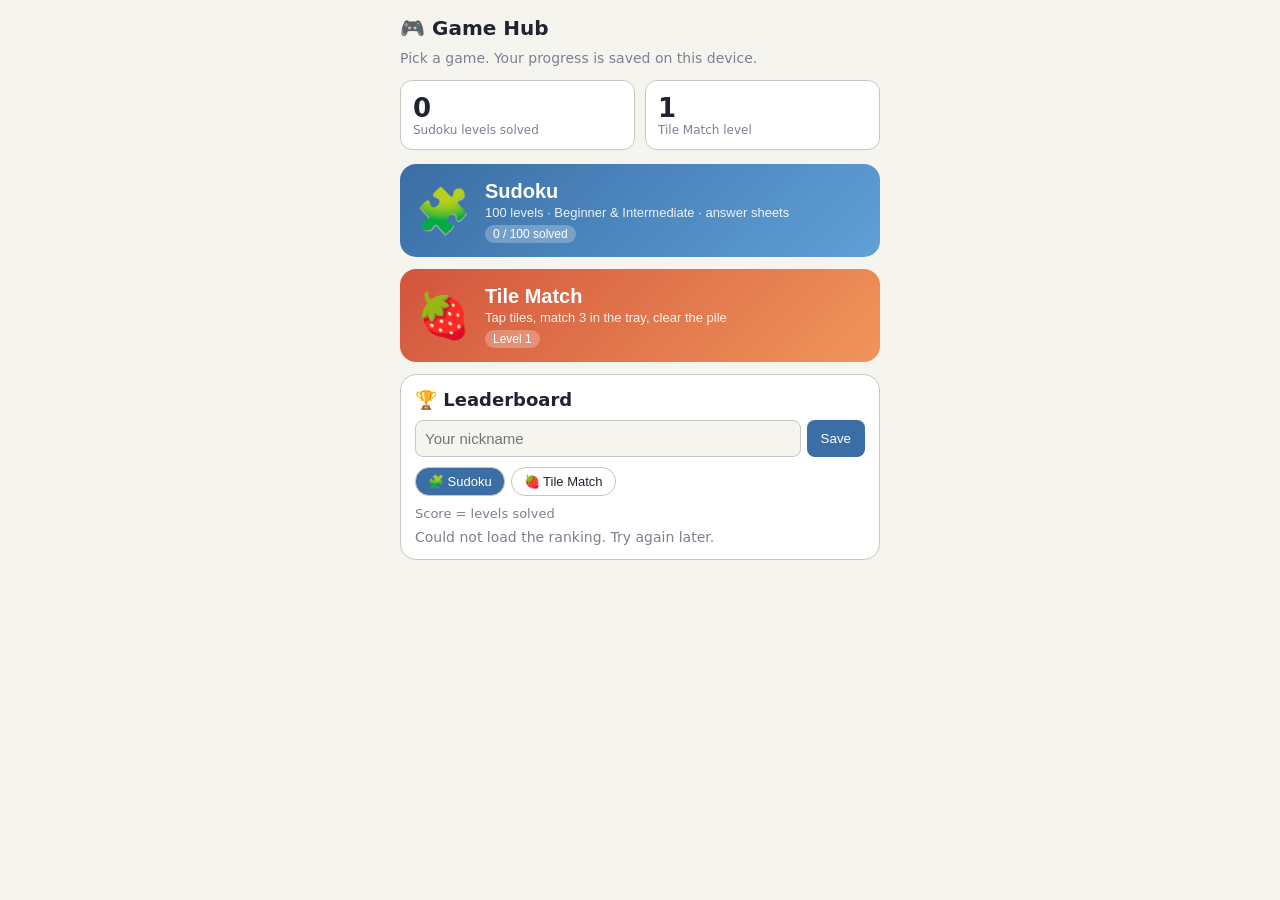
==== index.html @ 2ed02e76 "Update index.html" ====
<!doctype html>
<html lang="en">
  <head>
    <meta charset="utf-8" />
    <meta
      name="viewport"
      content="width=device-width, initial-scale=1, viewport-fit=cover"
    />
    <title>Game Hub</title>
    <link rel="stylesheet" href="style.css" />
  </head>
  <body>
    <main id="home" class="view">
      <h1>🎮 Game Hub</h1>
      <p class="h-sub">Pick a game. Your progress is saved on this device.</p>
      <div id="h_warn" class="h-warn hide">
        ⚠️ Your browser is blocking storage, so progress and scores cannot be
        saved. Open this page in Chrome or Safari (not inside another app) and
        turn off private mode.
      </div>
      <div class="h-stats">
        <div><b id="hs1">0</b><span>Sudoku levels solved</span></div>
        <div><b id="hs2">1</b><span>Tile Match level</span></div>
      </div>
      <button
        class="h-card"
        data-go="sudoku"
        style="--g1: #3a6ea5; --g2: #5fa0d6"
      >
        <span class="h-ic">🧩</span
        ><span
          ><strong>Sudoku</strong
          ><em>100 levels · Beginner &amp; Intermediate · answer sheets</em
          ><i id="hp1">0 / 100 solved</i></span
        >
      </button>
      <button
        class="h-card"
        data-go="tile"
        style="--g1: #d2553d; --g2: #f0955a"
      >
        <span class="h-ic">🍓</span
        ><span
          ><strong>Tile Match</strong
          ><em>Tap tiles, match 3 in the tray, clear the pile</em
          ><i id="hp2">Level 1</i></span
        >
      </button>
      <section id="lb_card" class="h-lb hide">
        <h2>🏆 Leaderboard</h2>
        <div class="h-nick">
          <input
            id="lb_name"
            maxlength="15"
            placeholder="Your nickname"
            autocomplete="off"
          /><button id="lb_save">Save</button>
        </div>
        <div class="flt">
          <button data-g="sudoku" class="on">🧩 Sudoku</button
          ><button data-g="tile">🍓 Tile Match</button>
        </div>
        <div class="legend" id="lb_unit"></div>
        <div class="lb-list" id="lb_list"></div>
      </section>
    </main>
    <main id="sudoku" class="view hide">
      <button class="back" data-go="home">← Games</button>
      <h1>🧩 Sudoku · 100 Levels</h1>
      <div class="tabs">
        <button data-t="play" class="on">Play</button
        ><button data-t="levels">Levels</button
        ><button data-t="answers">Answers</button>
      </div>

      <section id="play">
        <div class="bar">
          <span
            >Level <b id="lvn">1</b>
            <span id="lvb" class="badge b">Beginner</span></span
          ><span id="tm">0:00</span>
        </div>
        <div class="bw">
          <div id="board"></div>
          <div id="pov" class="hide">⏸ Paused<span>Tap to resume</span></div>
        </div>
        <div class="pad" id="pad"></div>
        <div class="act">
          <button id="note">✏️ Notes</button><button id="er">Erase</button
          ><button id="hint">💡 Hint</button><button id="pause">⏸ Pause</button
          ><button id="rp">🔁 Replay</button><button id="nx">Next ▶</button>
        </div>
        <div class="msg" id="msg"></div>
      </section>

      <section id="levels" class="hide">
        <div class="legend">
          <span style="color: var(--beg)">■</span> Beginner &nbsp;
          <span style="color: var(--int)">■</span> Intermediate &nbsp; ✓ =
          solved
        </div>
        <div class="lv" id="lv"></div>
      </section>

      <section id="answers" class="hide">
        <div class="flt" id="flt">
          <button data-f="all" class="on">All</button
          ><button data-f="b">Beginner</button
          ><button data-f="i">Intermediate</button>
        </div>
        <div class="ans" id="ans"></div>
        <div class="msg" id="ansmsg"></div>
      </section>
    </main>
    <main id="tile" class="view hide">
      <button class="back" data-go="home">← Games</button>
      <div class="t-top">
        <span>Level <b id="t_lvl">1</b></span
        ><span id="t_left"></span>
      </div>
      <div class="t-wrap">
        <div class="t-board" id="t_board"></div>
        <div class="t-ov hide" id="t_ov">
          <div id="t_ovt"></div>
          <div id="t_ovs" class="t-ovs"></div>
          <button id="t_ovb"></button>
        </div>
      </div>
      <div class="t-tray" id="t_tray"></div>
      <div class="t-pw">
        <button id="t_undo"></button><button id="t_shuf"></button
        ><button id="t_out"></button><button id="t_rst">🔄 Restart</button>
      </div>
    </main>
    <script src="sudoku.js"></script>
    <script src="tile.js"></script>
    <script src="leaderboard.js"></script>
    <script src="hub.js"></script>
  </body>
</html>
---- style.css ----
:root {
  --bg: #f6f4ef;
  --card: #fff;
  --ink: #1f2430;
  --mute: #7b8190;
  --line: #c9c6bd;
  --thick: #1f2430;
  --acc: #3a6ea5;
  --sel: #cfe2f7;
  --peer: #eaf1f8;
  --same: #f8e3a6;
  --err: #f4b6b6;
  --user: #2b5fa3;
  --beg: #3f8f5b;
  --int: #c77a1e;
  box-sizing: border-box;
  padding-top: env(safe-area-inset-top, 0px);
  padding-bottom: env(safe-area-inset-bottom, 0px);
}
@media (prefers-color-scheme: dark) {
  :root:not([data-theme="light"]) {
    --bg: #15181e;
    --card: #1e222b;
    --ink: #e8eaf0;
    --mute: #8f96a6;
    --line: #3a4050;
    --thick: #aab2c5;
    --acc: #6fa4dd;
    --sel: #2c4666;
    --peer: #252c3a;
    --same: #5a4a1c;
    --err: #6b2b2b;
    --user: #8ab8ee;
    --beg: #5cc07f;
    --int: #e69a45;
  }
}
:root[data-theme="dark"] {
  --bg: #15181e;
  --card: #1e222b;
  --ink: #e8eaf0;
  --mute: #8f96a6;
  --line: #3a4050;
  --thick: #aab2c5;
  --acc: #6fa4dd;
  --sel: #2c4666;
  --peer: #252c3a;
  --same: #5a4a1c;
  --err: #6b2b2b;
  --user: #8ab8ee;
  --beg: #5cc07f;
  --int: #e69a45;
}
html {
  scroll-padding-top: env(safe-area-inset-top, 0px);
}
body {
  margin: 0;
  background: var(--bg);
  color: var(--ink);
  font-family:
    system-ui,
    -apple-system,
    "Segoe UI",
    sans-serif;
}
main {
  max-width: 480px;
  margin: 0 auto;
  padding: 12px;
}
h1 {
  font-size: 20px;
  margin: 4px 0 10px;
}
.tabs {
  display: flex;
  gap: 6px;
  margin-bottom: 12px;
}
.tabs button {
  flex: 1;
  padding: 9px;
  border: 1px solid var(--line);
  background: var(--card);
  color: var(--ink);
  border-radius: 8px;
  font-size: 14px;
  cursor: pointer;
}
.tabs button.on {
  background: var(--acc);
  color: #fff;
  border-color: var(--acc);
}
.bar {
  display: flex;
  justify-content: space-between;
  align-items: center;
  margin-bottom: 8px;
  font-size: 14px;
}
.badge {
  padding: 2px 8px;
  border-radius: 10px;
  color: #fff;
  font-size: 12px;
}
.b {
  background: var(--beg);
}
.i {
  background: var(--int);
}
#board {
  display: grid;
  grid-template-columns: repeat(9, 1fr);
  width: 100%;
  aspect-ratio: 1;
  border: 2px solid var(--thick);
  background: var(--card);
  user-select: none;
}
.c {
  position: relative;
  display: flex;
  align-items: center;
  justify-content: center;
  font-size: clamp(16px, 5.4vw, 26px);
  border: 1px solid var(--line);
  cursor: pointer;
  min-width: 0;
}
.c:nth-child(9n + 3),
.c:nth-child(9n + 6) {
  border-right: 2px solid var(--thick);
}
.c:nth-child(n + 19):nth-child(-n + 27),
.c:nth-child(n + 46):nth-child(-n + 54) {
  border-bottom: 2px solid var(--thick);
}
.c.p {
  background: var(--peer);
}
.c.s2 {
  background: var(--same);
}
.c.sel {
  background: var(--sel);
}
.c.e {
  background: var(--err);
}
.c.g {
  font-weight: 700;
}
.c.u {
  color: var(--user);
}
.n {
  position: absolute;
  inset: 0;
  display: grid;
  grid-template-columns: repeat(3, 1fr);
  font-size: clamp(7px, 2.2vw, 11px);
  color: var(--mute);
  text-align: center;
  line-height: 1.5;
}
.pad {
  display: grid;
  grid-template-columns: repeat(9, 1fr);
  gap: 4px;
  margin-top: 10px;
}
.pad button,
.act button {
  padding: 10px 0;
  border: 1px solid var(--line);
  background: var(--card);
  color: var(--ink);
  border-radius: 8px;
  font-size: 18px;
  cursor: pointer;
}
.act {
  display: grid;
  grid-template-columns: repeat(3, 1fr);
  gap: 4px;
  margin-top: 6px;
}
.bw {
  position: relative;
}
#pov {
  position: absolute;
  inset: 0;
  display: flex;
  flex-direction: column;
  align-items: center;
  justify-content: center;
  gap: 6px;
  background: var(--card);
  border: 2px solid var(--thick);
  font-size: 22px;
  font-weight: 700;
  cursor: pointer;
  z-index: 5;
}
#pov span {
  font-size: 13px;
  font-weight: 400;
  color: var(--mute);
}
.act button {
  font-size: 13px;
}
.act button.on {
  background: var(--acc);
  color: #fff;
}
.msg {
  min-height: 22px;
  margin-top: 8px;
  text-align: center;
  font-size: 14px;
  color: var(--mute);
}
.lv {
  display: grid;
  grid-template-columns: repeat(5, 1fr);
  gap: 6px;
}
.lv button {
  padding: 10px 0;
  border: 2px solid var(--line);
  background: var(--card);
  color: var(--ink);
  border-radius: 8px;
  cursor: pointer;
  font-size: 14px;
}
.lv button.b {
  border-color: var(--beg);
  color: var(--ink);
  background: var(--card);
}
.lv button.i {
  border-color: var(--int);
  background: var(--card);
}
.lv button.d {
  opacity: 0.55;
}
.lv button.cur {
  outline: 3px solid var(--acc);
}
.legend {
  font-size: 13px;
  color: var(--mute);
  margin-bottom: 8px;
}
.flt {
  display: flex;
  gap: 6px;
  margin-bottom: 10px;
}
.flt button {
  padding: 6px 12px;
  border: 1px solid var(--line);
  background: var(--card);
  color: var(--ink);
  border-radius: 14px;
  cursor: pointer;
  font-size: 13px;
}
.flt button.on {
  background: var(--acc);
  color: #fff;
}
.ans {
  display: grid;
  grid-template-columns: repeat(2, 1fr);
  gap: 10px;
}
.ac {
  background: var(--card);
  border: 1px solid var(--line);
  border-radius: 8px;
  padding: 6px;
}
.ac h4 {
  margin: 0 0 4px;
  font-size: 12px;
  display: flex;
  justify-content: space-between;
}
.ac table {
  border-collapse: collapse;
  width: 100%;
  table-layout: fixed;
  border: 2px solid var(--thick);
}
.ac td {
  border: 1px solid var(--line);
  text-align: center;
  font-size: 11px;
  padding: 1px 0;
  color: var(--mute);
}
.ac td.g {
  color: var(--ink);
  font-weight: 700;
}
.ac td:nth-child(3n) {
  border-right: 2px solid var(--thick);
}
.ac tr:nth-child(3n) td {
  border-bottom: 2px solid var(--thick);
}
.hide {
  display: none !important;
}

.back {
  border: 1px solid var(--line);
  background: var(--card);
  color: var(--ink);
  border-radius: 8px;
  padding: 6px 12px;
  font-size: 13px;
  cursor: pointer;
  margin-bottom: 6px;
}
.h-sub {
  color: var(--mute);
  font-size: 14px;
  margin: 0 0 14px;
}
.h-stats {
  display: grid;
  grid-template-columns: 1fr 1fr;
  gap: 10px;
  margin-bottom: 14px;
}
.h-stats div {
  background: var(--card);
  border: 1px solid var(--line);
  border-radius: 12px;
  padding: 12px;
  display: flex;
  flex-direction: column;
}
.h-stats b {
  font-size: 26px;
}
.h-stats span {
  font-size: 12px;
  color: var(--mute);
}
.h-card {
  display: flex;
  align-items: center;
  gap: 14px;
  width: 100%;
  margin-bottom: 12px;
  padding: 16px;
  border: 0;
  border-radius: 16px;
  color: #fff;
  text-align: left;
  cursor: pointer;
  background: linear-gradient(135deg, var(--g1), var(--g2));
}
.h-ic {
  font-size: 44px;
}
.h-card strong {
  display: block;
  font-size: 20px;
}
.h-card em {
  display: block;
  font-style: normal;
  font-size: 13px;
  opacity: 0.9;
  margin: 2px 0 6px;
}
.h-card i {
  font-style: normal;
  font-size: 12px;
  background: rgba(255, 255, 255, 0.25);
  padding: 2px 8px;
  border-radius: 10px;
}
.t-top {
  display: flex;
  justify-content: space-between;
  align-items: center;
  margin-bottom: 8px;
  font-size: 14px;
}
.t-wrap {
  position: relative;
}
.t-board {
  position: relative;
  width: 100%;
  aspect-ratio: 6/7;
  container-type: inline-size;
  background: var(--peer);
  border-radius: 14px;
  overflow: hidden;
}
.t-tile {
  position: absolute;
  width: 16.667%;
  height: 14.286%;
  padding: 0.6%;
  box-sizing: border-box;
  cursor: pointer;
}
.t-face {
  width: 100%;
  height: 100%;
  display: flex;
  align-items: center;
  justify-content: center;
  background: var(--card);
  border: 2px solid var(--line);
  border-bottom-width: 4px;
  border-radius: 10px;
  box-sizing: border-box;
  font-size: var(--fs, 9cqw);
  line-height: 1;
}
.t-tile.blk {
  pointer-events: none;
}
.t-tile.blk .t-face {
  filter: brightness(0.5);
}
.t-tray {
  display: grid;
  grid-template-columns: repeat(7, 1fr);
  gap: 4px;
  margin-top: 10px;
  padding: 6px;
  background: var(--peer);
  border: 2px solid var(--thick);
  border-radius: 12px;
  container-type: inline-size;
}
.t-slot {
  aspect-ratio: 1;
  border-radius: 8px;
  background: var(--bg);
  padding: 2px;
  box-sizing: border-box;
}
.t-tray .t-face {
  font-size: 8cqw;
}
.t-face.pop {
  animation: tp 0.25s forwards;
}
@keyframes tp {
  to {
    transform: scale(0);
    opacity: 0;
  }
}
.t-pw {
  display: grid;
  grid-template-columns: repeat(4, 1fr);
  gap: 4px;
  margin-top: 8px;
}
.t-pw button,
.t-ov button {
  padding: 10px 4px;
  border: 1px solid var(--line);
  background: var(--card);
  color: var(--ink);
  border-radius: 8px;
  font-size: 13px;
  cursor: pointer;
}
.t-ov {
  position: absolute;
  inset: 0;
  display: flex;
  flex-direction: column;
  align-items: center;
  justify-content: center;
  gap: 12px;
  background: rgba(0, 0, 0, 0.65);
  color: #fff;
  font-size: 22px;
  font-weight: 700;
  text-align: center;
  z-index: 99;
  border-radius: 14px;
}
.t-ov button {
  font-size: 16px;
  padding: 10px 20px;
  background: var(--acc);
  color: #fff;
  border-color: var(--acc);
}
.h-lb {
  background: var(--card);
  border: 1px solid var(--line);
  border-radius: 16px;
  padding: 14px;
}
.h-lb h2 {
  font-size: 18px;
  margin: 0 0 10px;
}
.h-nick {
  display: flex;
  gap: 6px;
  margin-bottom: 10px;
}
.h-nick input {
  flex: 1;
  min-width: 0;
  padding: 9px;
  border: 1px solid var(--line);
  border-radius: 8px;
  background: var(--bg);
  color: var(--ink);
  font-size: 15px;
}
.h-nick button {
  padding: 9px 14px;
  border: 0;
  border-radius: 8px;
  background: var(--acc);
  color: #fff;
  cursor: pointer;
}
.lb-list {
  font-size: 14px;
  color: var(--mute);
}
.lb-row {
  display: grid;
  grid-template-columns: 36px 1fr auto;
  gap: 6px;
  align-items: center;
  padding: 7px 4px;
  border-bottom: 1px solid var(--line);
  color: var(--ink);
}
.lb-row.me {
  background: var(--sel);
  border-radius: 6px;
  font-weight: 600;
}
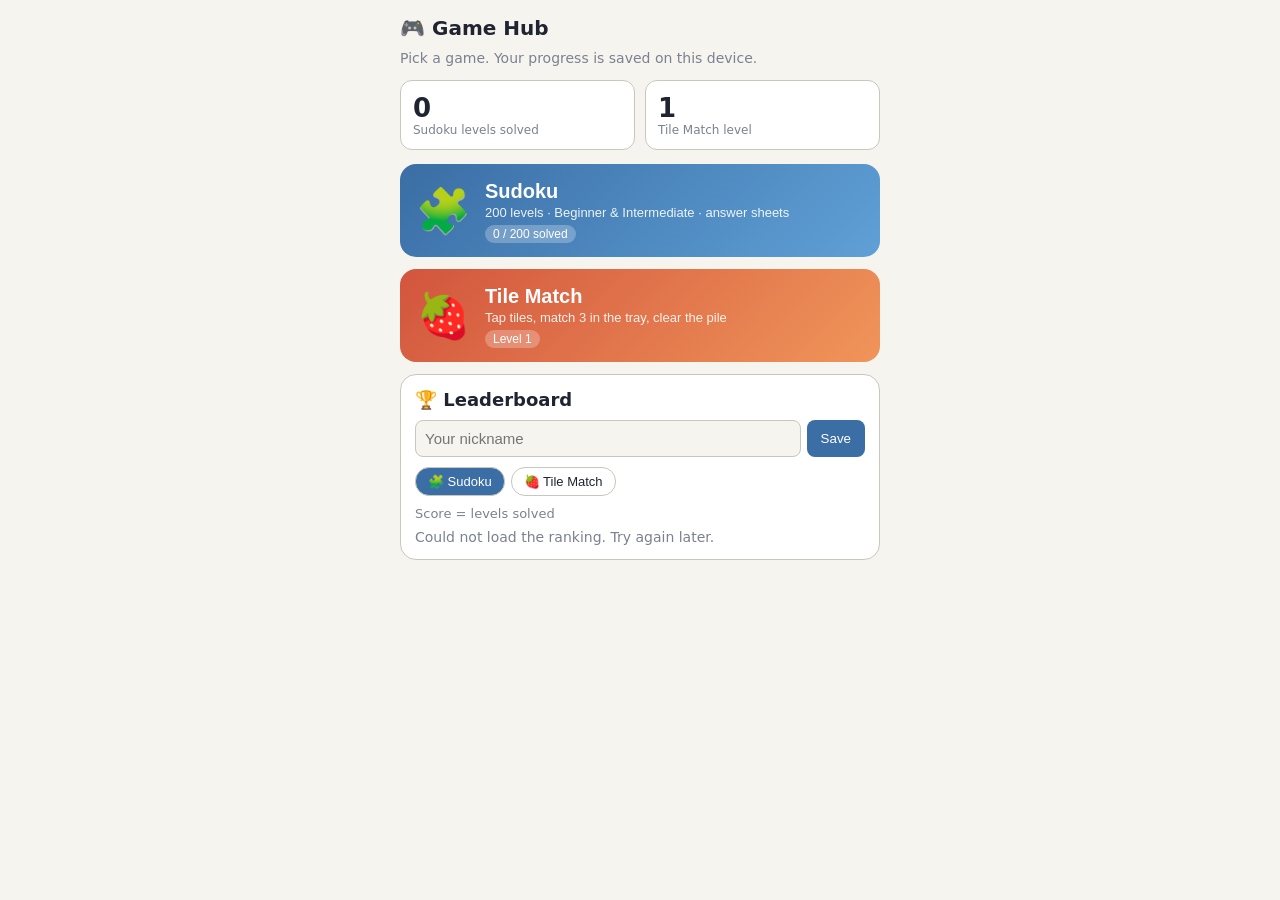
==== commit 14edafaa: "Update index.html" ====
--- a/index.html
+++ b/index.html
@@ -30,8 +30,8 @@
         <span class="h-ic">🧩</span
         ><span
           ><strong>Sudoku</strong
-          ><em>100 levels · Beginner &amp; Intermediate · answer sheets</em
-          ><i id="hp1">0 / 100 solved</i></span
+          ><em>200 levels · Beginner &amp; Intermediate · answer sheets</em
+          ><i id="hp1">0 / 200 solved</i></span
         >
       </button>
       <button
@@ -66,7 +66,7 @@
     </main>
     <main id="sudoku" class="view hide">
       <button class="back" data-go="home">← Games</button>
-      <h1>🧩 Sudoku · 100 Levels</h1>
+      <h1>🧩 Sudoku · 200 Levels</h1>
       <div class="tabs">
         <button data-t="play" class="on">Play</button
         ><button data-t="levels">Levels</button
@@ -116,6 +116,8 @@
       <button class="back" data-go="home">← Games</button>
       <div class="t-top">
         <span>Level <b id="t_lvl">1</b></span
+        ><button id="t_snd" class="t-snd" aria-label="Sound on or off">
+          🔊</button
         ><span id="t_left"></span>
       </div>
       <div class="t-wrap">
--- a/style.css
+++ b/style.css
@@ -560,3 +560,32 @@
   border-radius: 6px;
   font-weight: 600;
 }
+.h-warn {
+  background: var(--err);
+  color: var(--ink);
+  border-radius: 10px;
+  padding: 10px 12px;
+  font-size: 13px;
+  margin-bottom: 12px;
+}
+.t-ovs {
+  font-size: 13px;
+  font-weight: 400;
+  opacity: 0.9;
+  padding: 0 12px;
+}
+.t-dep {
+  position: absolute;
+  left: 4%;
+  right: 4%;
+  bottom: calc(100% - 3px);
+  height: calc(var(--n) * 3px);
+  background: repeating-linear-gradient(
+    to top,
+    var(--thick) 0 1px,
+    var(--line) 1px 3px
+  );
+  border-radius: 3px 3px 0 0;
+  opacity: 0.85;
+  pointer-events: none;
+}
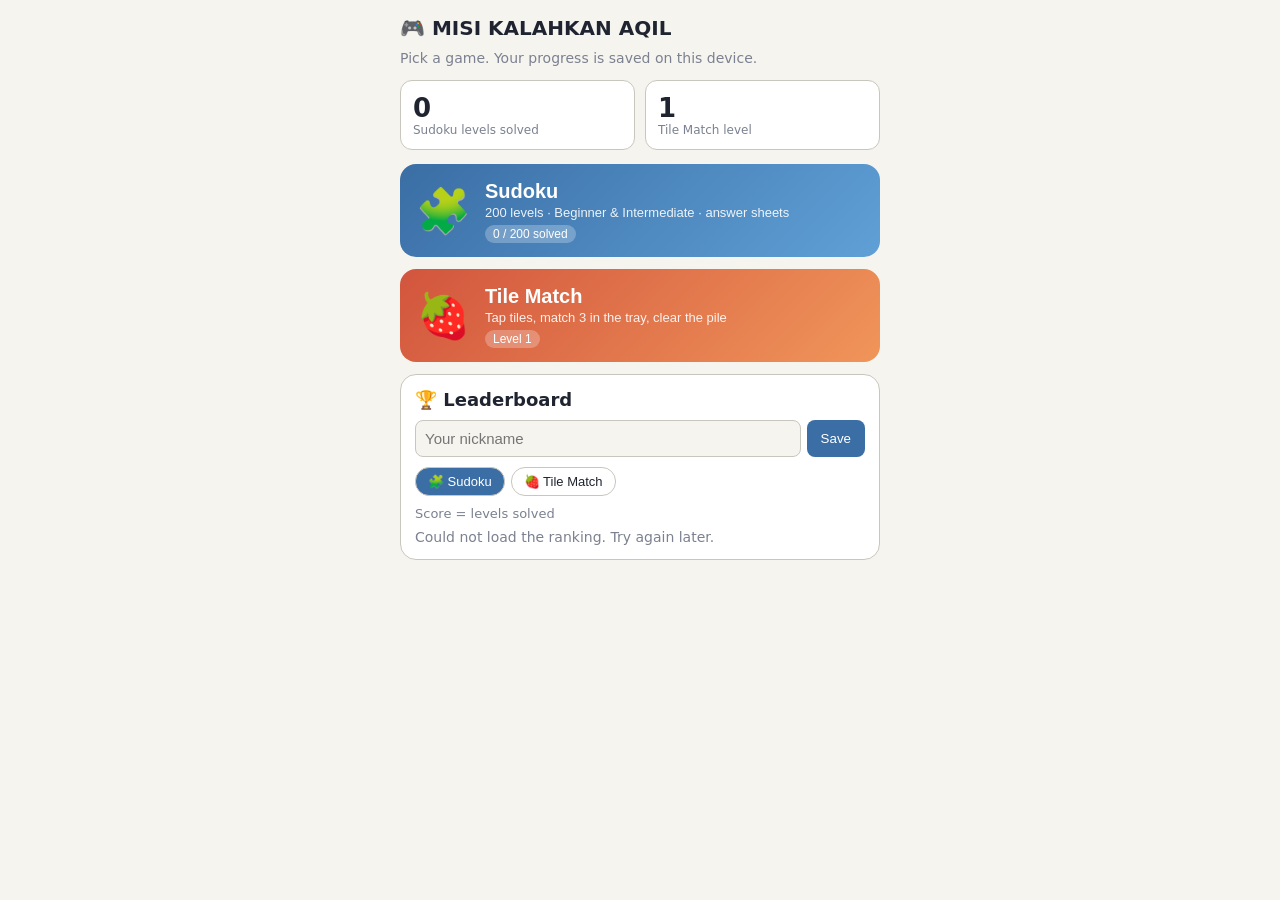
==== commit 72c11a82: "Update index.html" ====
--- a/index.html
+++ b/index.html
@@ -11,7 +11,7 @@
   </head>
   <body>
     <main id="home" class="view">
-      <h1>🎮 Game Hub</h1>
+      <h1>🎮 MISI KALAHKAN AQIL</h1>
       <p class="h-sub">Pick a game. Your progress is saved on this device.</p>
       <div id="h_warn" class="h-warn hide">
         ⚠️ Your browser is blocking storage, so progress and scores cannot be
--- a/style.css
+++ b/style.css
@@ -589,3 +589,12 @@
   opacity: 0.85;
   pointer-events: none;
 }
+.t-snd {
+  border: 1px solid var(--line);
+  background: var(--card);
+  color: var(--ink);
+  border-radius: 8px;
+  padding: 2px 12px;
+  font-size: 15px;
+  cursor: pointer;
+}
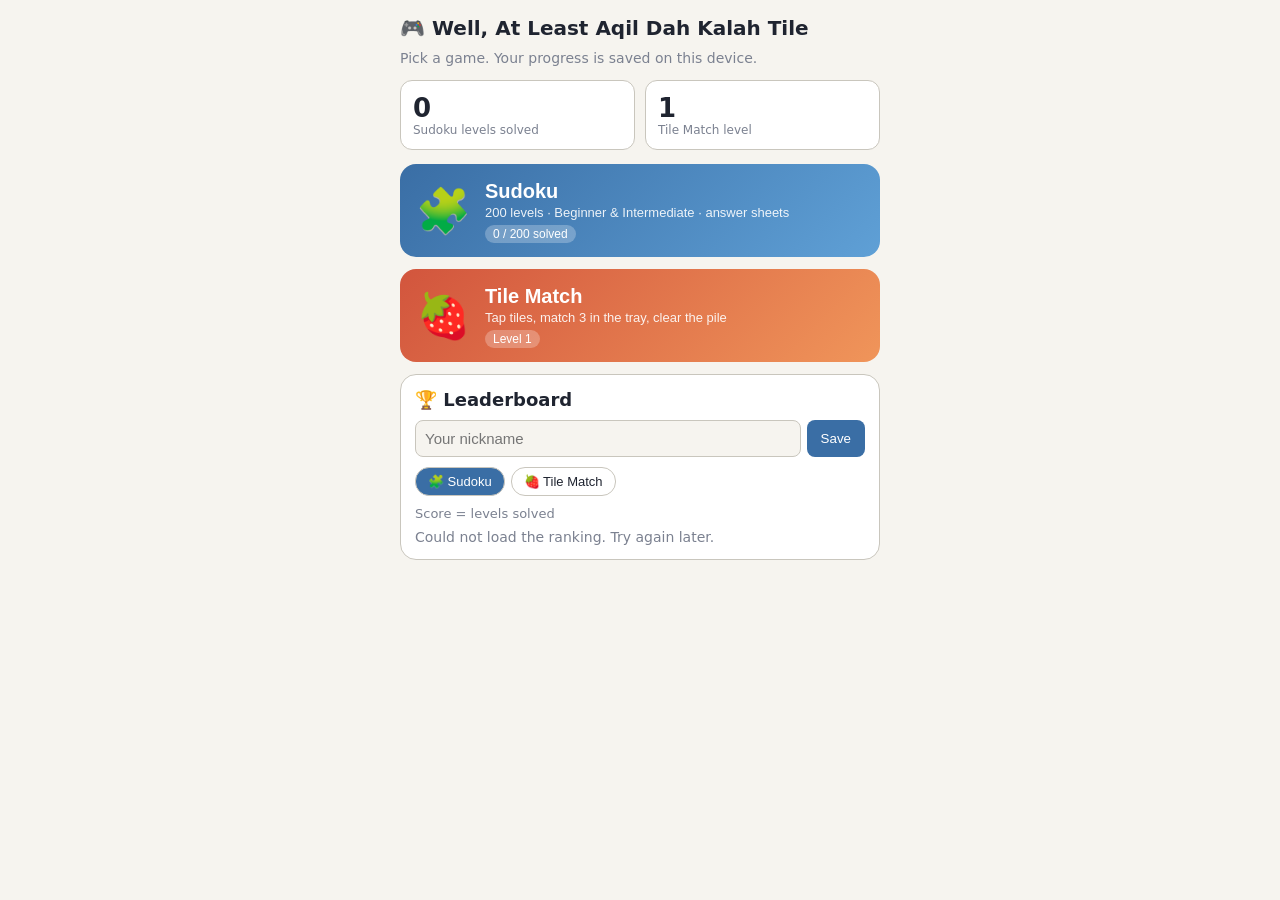
==== commit 456d2804: "Update index.html" ====
--- a/index.html
+++ b/index.html
@@ -11,7 +11,7 @@
   </head>
   <body>
     <main id="home" class="view">
-      <h1>🎮 MISI KALAHKAN AQIL</h1>
+      <h1>🎮 Well, At Least Aqil Dah Kalah Tile</h1>
       <p class="h-sub">Pick a game. Your progress is saved on this device.</p>
       <div id="h_warn" class="h-warn hide">
         ⚠️ Your browser is blocking storage, so progress and scores cannot be
--- a/style.css
+++ b/style.css
@@ -579,11 +579,11 @@
   left: 4%;
   right: 4%;
   bottom: calc(100% - 3px);
-  height: calc(var(--n) * 3px);
+  height: calc(var(--n) * 2.5px);
   background: repeating-linear-gradient(
     to top,
     var(--thick) 0 1px,
-    var(--line) 1px 3px
+    var(--line) 1px 2.5px
   );
   border-radius: 3px 3px 0 0;
   opacity: 0.85;
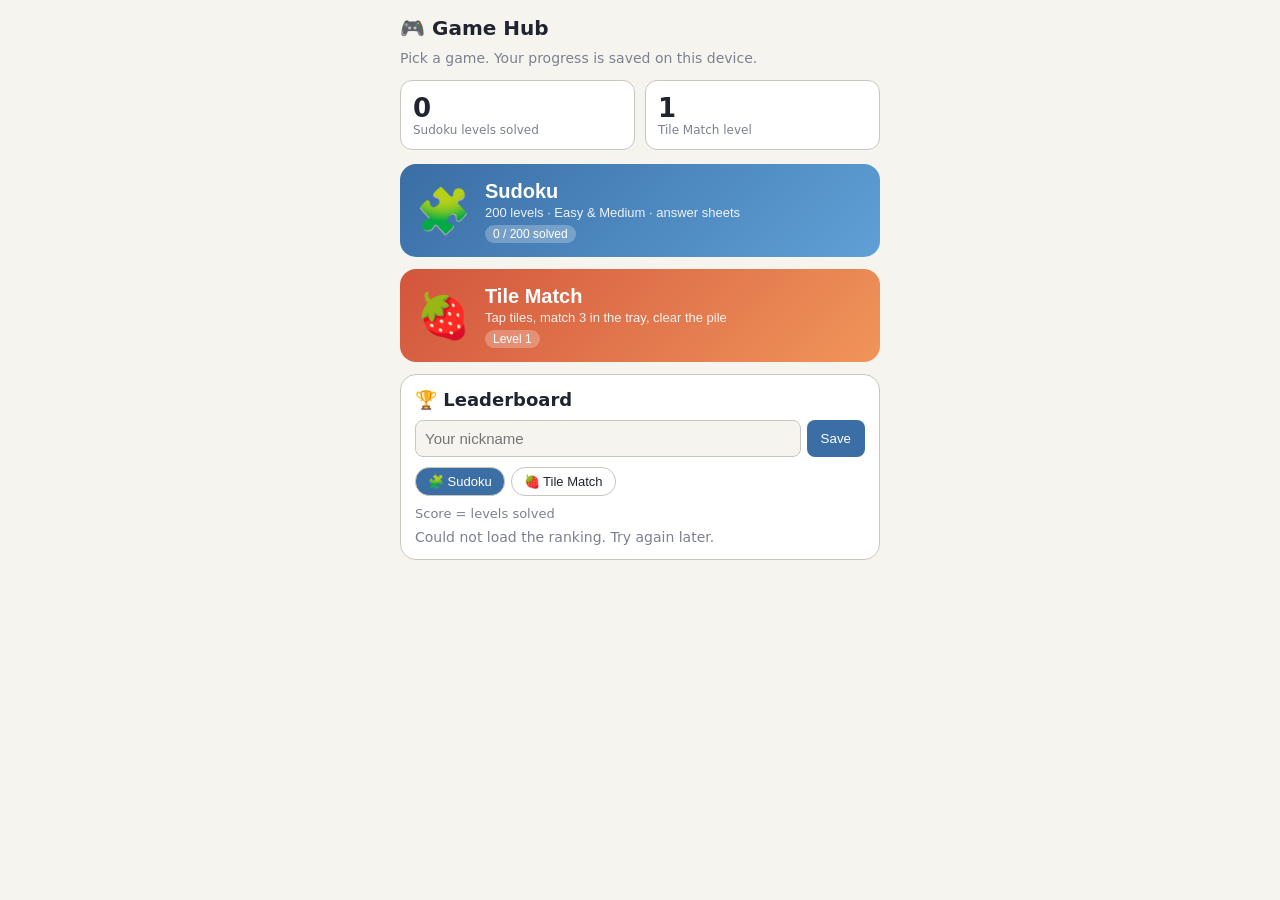
==== commit 326f64f9: "Update index.html" ====
--- a/index.html
+++ b/index.html
@@ -11,7 +11,7 @@
   </head>
   <body>
     <main id="home" class="view">
-      <h1>🎮 Well, At Least Aqil Dah Kalah Tile</h1>
+      <h1>🎮 Game Hub</h1>
       <p class="h-sub">Pick a game. Your progress is saved on this device.</p>
       <div id="h_warn" class="h-warn hide">
         ⚠️ Your browser is blocking storage, so progress and scores cannot be
@@ -30,7 +30,7 @@
         <span class="h-ic">🧩</span
         ><span
           ><strong>Sudoku</strong
-          ><em>200 levels · Beginner &amp; Intermediate · answer sheets</em
+          ><em>200 levels · Easy &amp; Medium · answer sheets</em
           ><i id="hp1">0 / 200 solved</i></span
         >
       </button>
@@ -77,7 +77,7 @@
         <div class="bar">
           <span
             >Level <b id="lvn">1</b>
-            <span id="lvb" class="badge b">Beginner</span></span
+            <span id="lvb" class="badge b">Easy</span></span
           ><span id="tm">0:00</span>
         </div>
         <div class="bw">
@@ -95,8 +95,8 @@
 
       <section id="levels" class="hide">
         <div class="legend">
-          <span style="color: var(--beg)">■</span> Beginner &nbsp;
-          <span style="color: var(--int)">■</span> Intermediate &nbsp; ✓ =
+          <span style="color: var(--beg)">■</span> Easy &nbsp;
+          <span style="color: var(--int)">■</span> Medium &nbsp; ✓ =
           solved
         </div>
         <div class="lv" id="lv"></div>
@@ -105,8 +105,8 @@
       <section id="answers" class="hide">
         <div class="flt" id="flt">
           <button data-f="all" class="on">All</button
-          ><button data-f="b">Beginner</button
-          ><button data-f="i">Intermediate</button>
+          ><button data-f="b">Easy</button
+          ><button data-f="i">Medium</button>
         </div>
         <div class="ans" id="ans"></div>
         <div class="msg" id="ansmsg"></div>
--- a/style.css
+++ b/style.css
@@ -597,4 +597,4 @@
   padding: 2px 12px;
   font-size: 15px;
   cursor: pointer;
-}
+} 
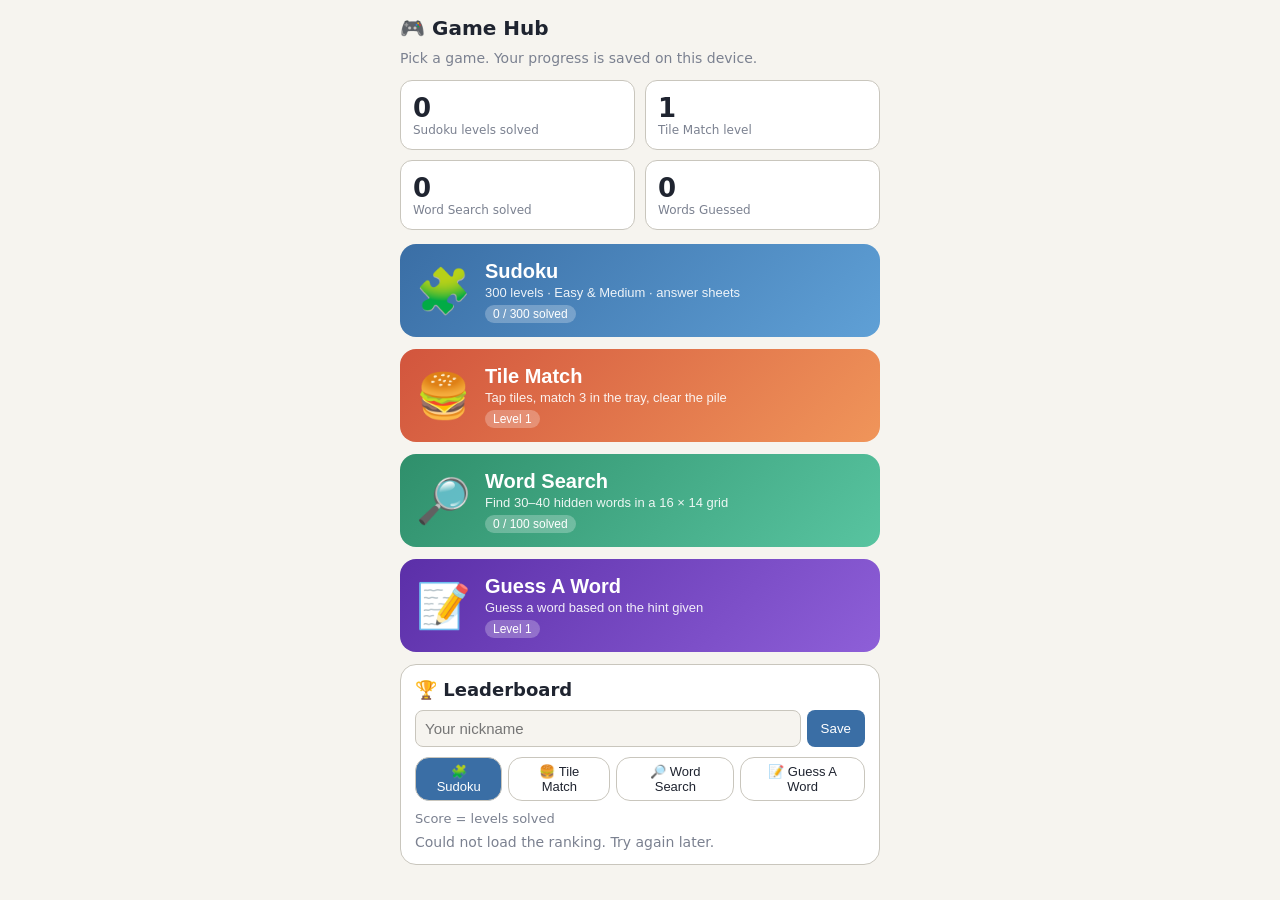
==== commit cc965868: "Update index.html" ====
--- a/index.html
+++ b/index.html
@@ -21,6 +21,8 @@
       <div class="h-stats">
         <div><b id="hs1">0</b><span>Sudoku levels solved</span></div>
         <div><b id="hs2">1</b><span>Tile Match level</span></div>
+        <div><b id="hs3">0</b><span>Word Search solved</span></div>
+        <div><b id="hs4">0</b><span>Words Guessed</span></div>
       </div>
       <button
         class="h-card"
@@ -30,8 +32,8 @@
         <span class="h-ic">🧩</span
         ><span
           ><strong>Sudoku</strong
-          ><em>200 levels · Easy &amp; Medium · answer sheets</em
-          ><i id="hp1">0 / 200 solved</i></span
+          ><em>300 levels · Easy &amp; Medium · answer sheets</em
+          ><i id="hp1">0 / 300 solved</i></span
         >
       </button>
       <button
@@ -39,11 +41,35 @@
         data-go="tile"
         style="--g1: #d2553d; --g2: #f0955a"
       >
-        <span class="h-ic">🍓</span
+        <span class="h-ic">🍔</span
         ><span
           ><strong>Tile Match</strong
           ><em>Tap tiles, match 3 in the tray, clear the pile</em
           ><i id="hp2">Level 1</i></span
+        >
+      </button>
+      <button
+        class="h-card"
+        data-go="wordsearch"
+        style="--g1: #2f8f6b; --g2: #58c4a0"
+      >
+        <span class="h-ic">🔎</span
+        ><span
+          ><strong>Word Search</strong
+          ><em>Find 30–40 hidden words in a 16 × 14 grid</em
+          ><i id="hp3">0 / 100 solved</i></span
+        >
+      </button>
+      <button
+        class="h-card"
+        data-go="guess"
+        style="--g1: #5b2fa8; --g2: #8e5fd8"
+      >
+        <span class="h-ic">📝</span
+        ><span
+          ><strong>Guess A Word</strong
+          ><em>Guess a word based on the hint given</em
+          ><i id="hp4">Level 1</i></span
         >
       </button>
       <section id="lb_card" class="h-lb hide">
@@ -56,17 +82,21 @@
             autocomplete="off"
           /><button id="lb_save">Save</button>
         </div>
-        <div class="flt">
-          <button data-g="sudoku" class="on">🧩 Sudoku</button
-          ><button data-g="tile">🍓 Tile Match</button>
+        <div class="flt" id="lb_tabs">
+          <button data-g="sudoku" class="on">🧩 Sudoku</button>
+          <button data-g="tile">🍔 Tile Match</button>
+          <button data-g="wordsearch">🔎 Word Search</button>
+          <button data-g="guess">📝 Guess A Word</button>
         </div>
         <div class="legend" id="lb_unit"></div>
         <div class="lb-list" id="lb_list"></div>
       </section>
     </main>
+
+    <!-- SUDOKU -->
     <main id="sudoku" class="view hide">
       <button class="back" data-go="home">← Games</button>
-      <h1>🧩 Sudoku · 200 Levels</h1>
+      <h1>🧩 Sudoku · 300 Levels</h1>
       <div class="tabs">
         <button data-t="play" class="on">Play</button
         ><button data-t="levels">Levels</button
@@ -96,8 +126,7 @@
       <section id="levels" class="hide">
         <div class="legend">
           <span style="color: var(--beg)">■</span> Easy &nbsp;
-          <span style="color: var(--int)">■</span> Medium &nbsp; ✓ =
-          solved
+          <span style="color: var(--int)">■</span> Medium &nbsp; ✓ = solved
         </div>
         <div class="lv" id="lv"></div>
       </section>
@@ -105,13 +134,14 @@
       <section id="answers" class="hide">
         <div class="flt" id="flt">
           <button data-f="all" class="on">All</button
-          ><button data-f="b">Easy</button
-          ><button data-f="i">Medium</button>
+          ><button data-f="b">Easy</button><button data-f="i">Medium</button>
         </div>
         <div class="ans" id="ans"></div>
         <div class="msg" id="ansmsg"></div>
       </section>
     </main>
+
+    <!-- TILE MATCH -->
     <main id="tile" class="view hide">
       <button class="back" data-go="home">← Games</button>
       <div class="t-top">
@@ -134,8 +164,78 @@
         ><button id="t_out"></button><button id="t_rst">🔄 Restart</button>
       </div>
     </main>
+
+    <main id="wordsearch" class="view hide">
+      <button class="back" data-go="home">← Games</button>
+      <h1>🔎 Word Search</h1>
+      <div class="ws-tabs">
+        <button data-w="play" class="on">Play</button
+        ><button data-w="list">Puzzles</button>
+      </div>
+      <section id="ws_play">
+        <div class="bar">
+          <b id="ws_title">Puzzle 1</b><span id="ws_found">0 / 0</span
+          ><span id="ws_tm">0:00</span>
+        </div>
+        <div class="ws-grid" id="ws_grid"></div>
+        <div class="ws-words" id="ws_words"></div>
+        <div class="ws-act">
+          <button id="ws_hint">💡 Hint</button
+          ><button id="ws_rp">🔁 Restart</button
+          ><button id="ws_nx">Next ▶</button>
+        </div>
+        <div class="msg" id="ws_msg"></div>
+      </section>
+      <section id="ws_list" class="hide">
+        <div class="legend">✓ = solved</div>
+        <div class="lv" id="ws_lv"></div>
+      </section>
+    </main>
+
+    <!-- GUESS A WORD -->
+    <main id="guess" class="view hide">
+      <button class="back" data-go="home">← Games</button>
+
+      <div class="wrapper">
+        <h1>📝 Guess the Word</h1>
+
+        <div class="content">
+          <p class="gw-instructions">
+            Guess the hidden word one letter at a time. Tap the boxes to open
+            your keyboard.
+          </p>
+
+          <input
+            type="text"
+            class="typing-input"
+            maxlength="1"
+            autocomplete="off"
+            aria-label="Enter a letter"
+          />
+
+          <div class="inputs"></div>
+
+          <div class="details">
+            <button type="button" class="hint-btn">
+              💡 Show hint (−1 guess)
+            </button>
+            <p class="hint hide">Hint: <span></span></p>
+            <p class="guess-left">Remaining guesses: <span></span></p>
+            <p class="wrong-letter">Wrong letters: <span></span></p>
+          </div>
+
+          <p class="gw-message" aria-live="polite"></p>
+
+          <button class="reset-btn">New Word</button>
+        </div>
+      </div>
+    </main>
+
     <script src="sudoku.js"></script>
     <script src="tile.js"></script>
+    <script src="wordsearch.js"></script>
+    <script src="word.js"></script>
+    <script src="guessword.js"></script>
     <script src="leaderboard.js"></script>
     <script src="hub.js"></script>
   </body>
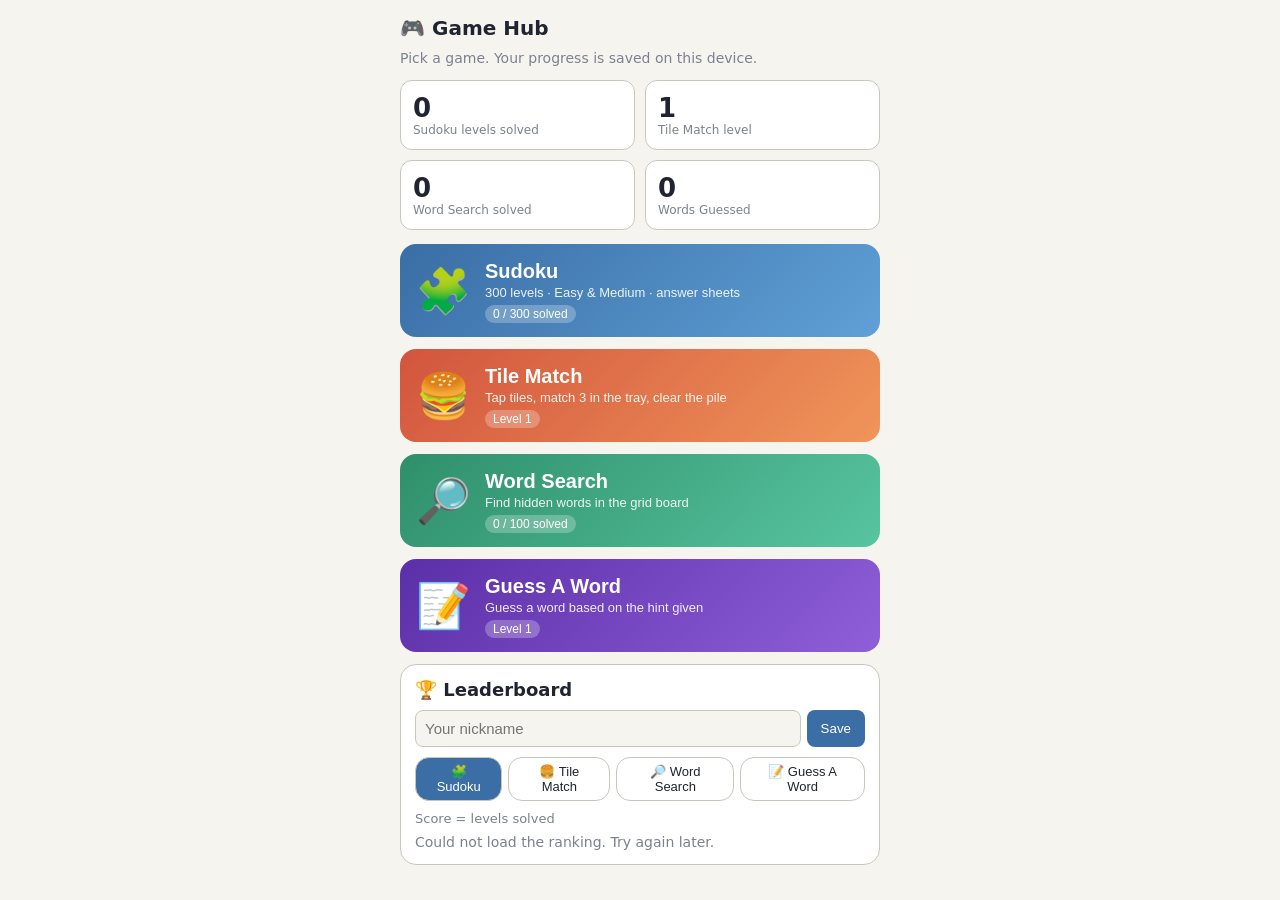
==== commit 25ff0f9f: "Update index.html" ====
--- a/index.html
+++ b/index.html
@@ -56,7 +56,7 @@
         <span class="h-ic">🔎</span
         ><span
           ><strong>Word Search</strong
-          ><em>Find 30–40 hidden words in a 16 × 14 grid</em
+          ><em>Find hidden words in the grid board</em
           ><i id="hp3">0 / 100 solved</i></span
         >
       </button>
@@ -201,8 +201,7 @@
 
         <div class="content">
           <p class="gw-instructions">
-            Guess the hidden word one letter at a time. Tap the boxes to open
-            your keyboard.
+            Guess the hidden word one letter at a time.
           </p>
 
           <input
@@ -213,14 +212,16 @@
             aria-label="Enter a letter"
           />
 
+          <p class="gw-category">Category: <b></b></p>
+
           <div class="inputs"></div>
 
           <div class="details">
-            <button type="button" class="hint-btn">
-              💡 Show hint (−1 guess)
+            <button type="button" class="hint-btn" disabled>
+              💡 Hint (unlocks at 2 lives left)
             </button>
             <p class="hint hide">Hint: <span></span></p>
-            <p class="guess-left">Remaining guesses: <span></span></p>
+            <p class="guess-left">Lives left: <span></span></p>
             <p class="wrong-letter">Wrong letters: <span></span></p>
           </div>
 
--- a/style.css
+++ b/style.css
@@ -597,4 +597,335 @@
   padding: 2px 12px;
   font-size: 15px;
   cursor: pointer;
-} 
+}
+
+/* ========================================
+   GUESS A WORD
+   ======================================== */
+
+/* Guess a Word colour theme (purple) */
+#guess {
+  --gw1: #5b2fa8;
+  --gw2: #8e5fd8;
+  --gw-hit: rgba(142, 95, 216, 0.25);
+  --gw-text: #7a4cc7; /* purple for text, readable on a light background */
+}
+
+@media (prefers-color-scheme: dark) {
+  :root:not([data-theme="light"]) #guess {
+    --gw-text: #b794f4;
+  }
+}
+
+:root[data-theme="dark"] #guess {
+  --gw-text: #b794f4;
+}
+
+#guess .wrapper {
+  margin: 8px 0 20px;
+  background: var(--card);
+  color: var(--ink);
+  border: 1px solid var(--line);
+  border-radius: 16px;
+  overflow: hidden;
+}
+
+#guess .wrapper h1 {
+  margin: 0;
+  padding: 16px 12px;
+  background: linear-gradient(135deg, var(--gw1), var(--gw2));
+  color: #fff;
+  font-size: 20px;
+  font-weight: 700;
+  text-align: center;
+}
+
+#guess .wrapper .content {
+  padding: 18px 16px 20px;
+}
+
+#guess .gw-instructions {
+  margin: 0 0 14px;
+  color: var(--mute);
+  font-size: 13px;
+  text-align: center;
+}
+
+#guess .typing-input {
+  position: absolute;
+  z-index: -999;
+  width: 1px;
+  height: 1px;
+  opacity: 0;
+  pointer-events: none;
+}
+
+#guess .gw-category {
+  margin: 0 0 4px;
+  color: var(--mute);
+  font-size: 13px;
+  text-align: center;
+}
+
+#guess .gw-category b {
+  display: inline-block;
+  margin-left: 4px;
+  padding: 3px 12px;
+  border-radius: 12px;
+  background: var(--gw-hit);
+  color: var(--gw-text);
+  font-size: 14px;
+}
+
+#guess .inputs {
+  display: flex;
+  flex-wrap: wrap;
+  justify-content: center;
+  gap: 6px;
+  margin: 16px 0 20px;
+  cursor: pointer;
+}
+
+#guess .inputs input {
+  width: clamp(26px, 8vw, 40px);
+  height: 48px;
+  padding: 0;
+  border: 2px solid var(--line);
+  border-bottom-width: 4px;
+  border-radius: 10px;
+  background: var(--bg);
+  color: var(--ink);
+  text-align: center;
+  text-transform: uppercase;
+  font-size: 21px;
+  font-weight: 700;
+  pointer-events: none;
+  transition:
+    background 0.15s ease,
+    border-color 0.15s ease;
+}
+
+#guess .inputs input.hit {
+  background: var(--gw-hit);
+  border-color: var(--gw2);
+  animation: gw-pop 0.25s ease;
+}
+
+#guess .inputs input.miss {
+  background: rgba(200, 70, 60, 0.2);
+  border-color: #c8463c;
+}
+
+@keyframes gw-pop {
+  50% {
+    transform: scale(1.12);
+  }
+}
+
+#guess .details {
+  display: grid;
+  gap: 8px;
+  margin: 0 0 14px;
+  overflow-wrap: anywhere;
+}
+
+#guess .details p {
+  display: flex;
+  flex-wrap: wrap;
+  align-items: center;
+  gap: 6px;
+  margin: 0;
+  padding: 10px 12px;
+  border-radius: 10px;
+  background: var(--bg);
+  color: var(--mute);
+  font-size: 14px;
+  line-height: 1.4;
+}
+
+#guess .details p span {
+  color: var(--ink);
+  font-weight: 600;
+}
+
+#guess .hint-btn {
+  padding: 10px 12px;
+  border: 2px dashed var(--line);
+  border-radius: 10px;
+  background: var(--bg);
+  color: var(--ink);
+  font-size: 14px;
+  font-weight: 600;
+  cursor: pointer;
+}
+
+#guess .hint-btn:hover:not(:disabled) {
+  border-color: var(--gw2);
+}
+
+#guess .hint-btn:not(:disabled) {
+  border-color: var(--gw2);
+  color: var(--gw-text);
+}
+
+#guess .hint-btn:disabled {
+  border-color: var(--line);
+  background: var(--bg);
+  color: var(--mute);
+  opacity: 0.7;
+  cursor: not-allowed;
+}
+
+#guess .gw-chip {
+  padding: 1px 8px;
+  border-radius: 10px;
+  background: rgba(200, 70, 60, 0.2);
+  color: var(--ink);
+  font-size: 13px;
+}
+
+#guess .gw-message {
+  min-height: 22px;
+  margin: 0 0 12px;
+  color: var(--mute);
+  text-align: center;
+  font-size: 14px;
+  font-weight: 600;
+}
+
+#guess .gw-message.ok {
+  color: var(--gw-text);
+}
+
+#guess .gw-message.bad {
+  color: #d9534f;
+}
+
+#guess .reset-btn {
+  width: 100%;
+  padding: 13px 12px;
+  border: 0;
+  border-radius: 12px;
+  background: linear-gradient(135deg, var(--gw1), var(--gw2));
+  color: #fff;
+  font-size: 16px;
+  font-weight: 700;
+  cursor: pointer;
+}
+
+#guess .reset-btn:hover {
+  filter: brightness(1.08);
+}
+
+#guess .hint-btn:focus-visible,
+#guess .reset-btn:focus-visible,
+#guess .back:focus-visible {
+  outline: 3px solid var(--acc);
+  outline-offset: 3px;
+}
+
+@media (max-width: 360px) {
+  #guess .wrapper .content {
+    padding-right: 10px;
+    padding-left: 10px;
+  }
+
+  #guess .inputs {
+    gap: 3px;
+  }
+
+  #guess .inputs input {
+    width: 25px;
+    height: 40px;
+    font-size: 17px;
+  }
+}
+
+/* ========================================
+   WORD SEARCH
+   ======================================== */
+
+.ws-tabs {
+  display: flex;
+  gap: 6px;
+  margin-bottom: 12px;
+}
+.ws-tabs button {
+  flex: 1;
+  padding: 9px;
+  border: 1px solid var(--line);
+  background: var(--card);
+  color: var(--ink);
+  border-radius: 8px;
+  font-size: 14px;
+  cursor: pointer;
+}
+.ws-tabs button.on {
+  background: var(--acc);
+  color: #fff;
+  border-color: var(--acc);
+}
+.ws-grid {
+  display: grid;
+  grid-template-columns: repeat(16, 1fr);
+  aspect-ratio: 16 / 14;
+  background: var(--card);
+  border: 2px solid var(--thick);
+  border-radius: 8px;
+  overflow: hidden;
+  user-select: none;
+  -webkit-user-select: none;
+  -webkit-touch-callout: none;
+  touch-action: none;
+}
+.ws-c {
+  display: flex;
+  align-items: center;
+  justify-content: center;
+  font-weight: 700;
+  font-size: clamp(11px, 3.5vw, 19px);
+  min-width: 0;
+  cursor: pointer;
+}
+.ws-c.ws-s {
+  box-shadow: inset 0 0 0 2px var(--acc);
+  background: var(--sel);
+}
+.ws-c.ws-p {
+  box-shadow: inset 0 0 0 2px var(--acc);
+}
+.ws-c.ws-h {
+  background: var(--same) !important;
+}
+.ws-words {
+  display: flex;
+  flex-wrap: wrap;
+  gap: 4px;
+  margin-top: 10px;
+}
+.ws-w {
+  padding: 2px 8px;
+  border: 1px solid var(--line);
+  border-radius: 12px;
+  font-size: 12px;
+  background: var(--card);
+}
+.ws-w.f {
+  text-decoration: line-through;
+  opacity: 0.5;
+}
+.ws-act {
+  display: grid;
+  grid-template-columns: repeat(3, 1fr);
+  gap: 4px;
+  margin-top: 10px;
+}
+.ws-act button {
+  padding: 10px 0;
+  border: 1px solid var(--line);
+  background: var(--card);
+  color: var(--ink);
+  border-radius: 8px;
+  font-size: 13px;
+  cursor: pointer;
+}
